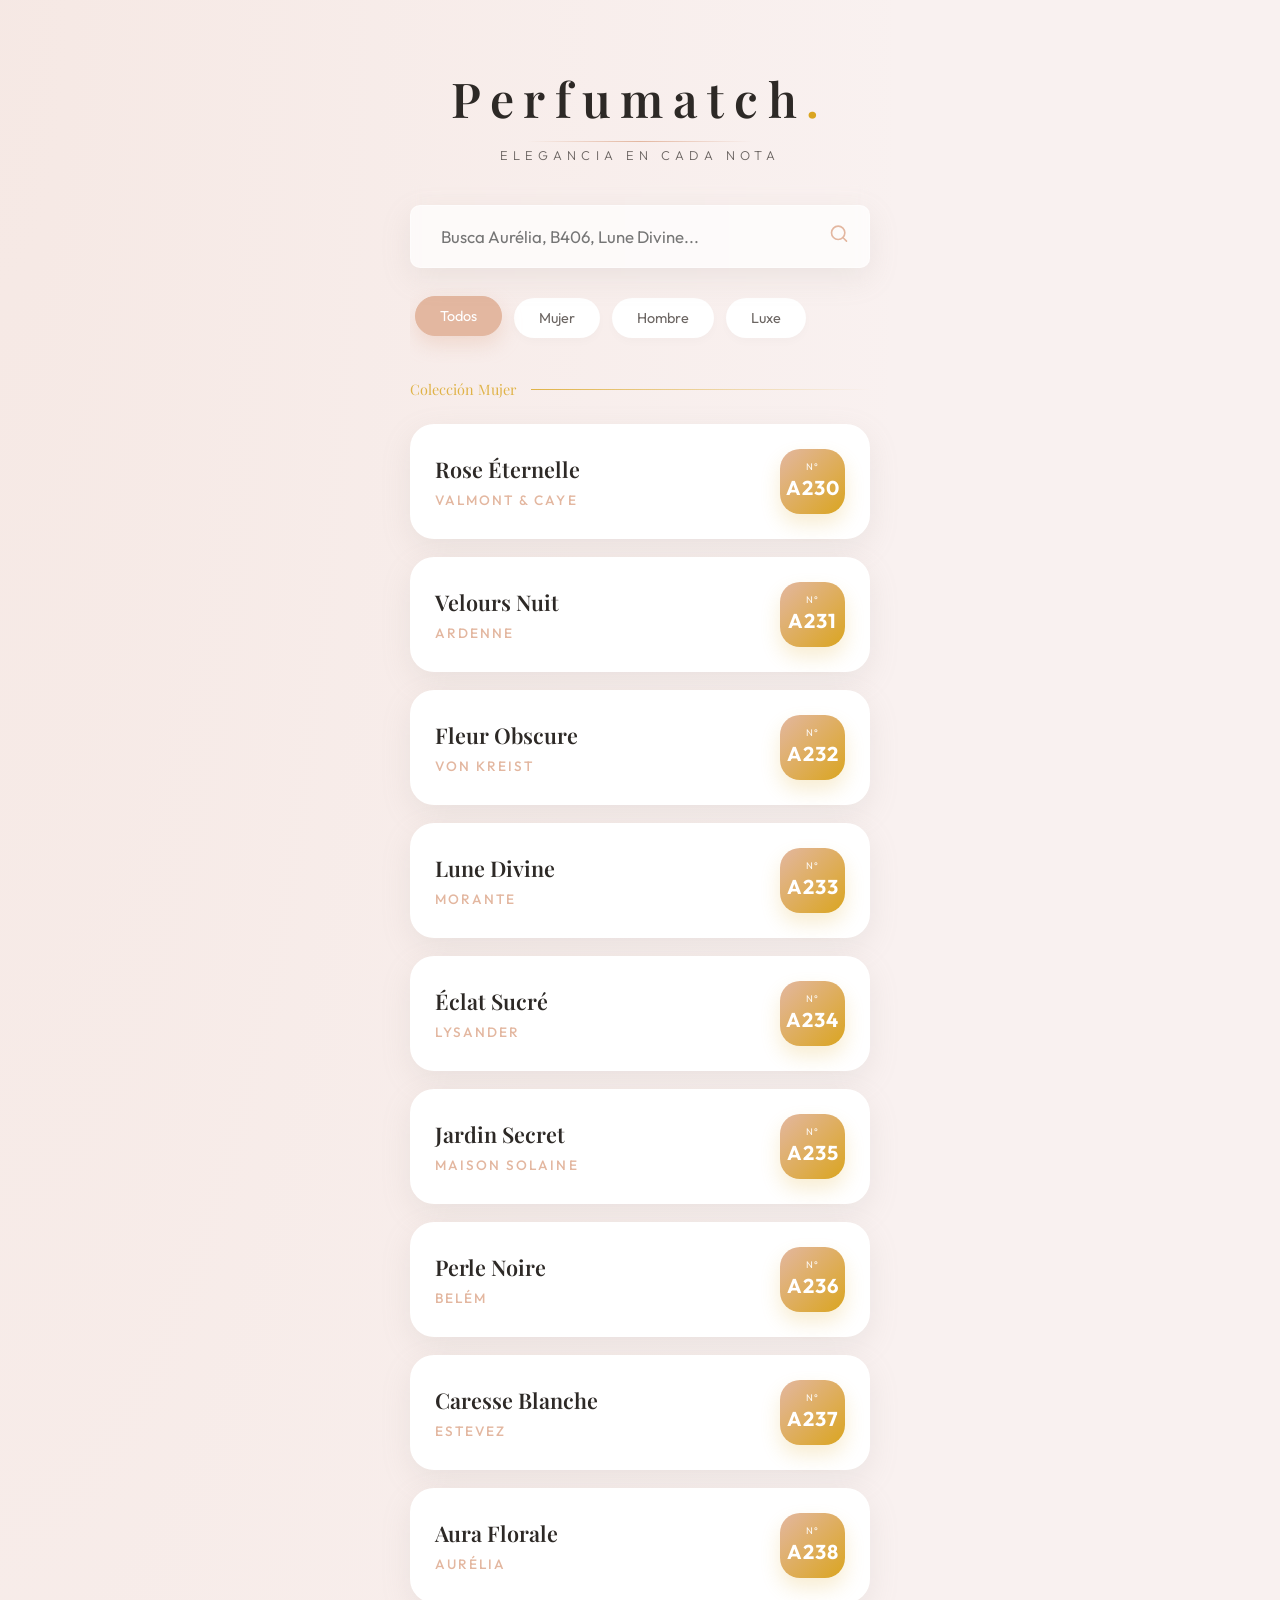
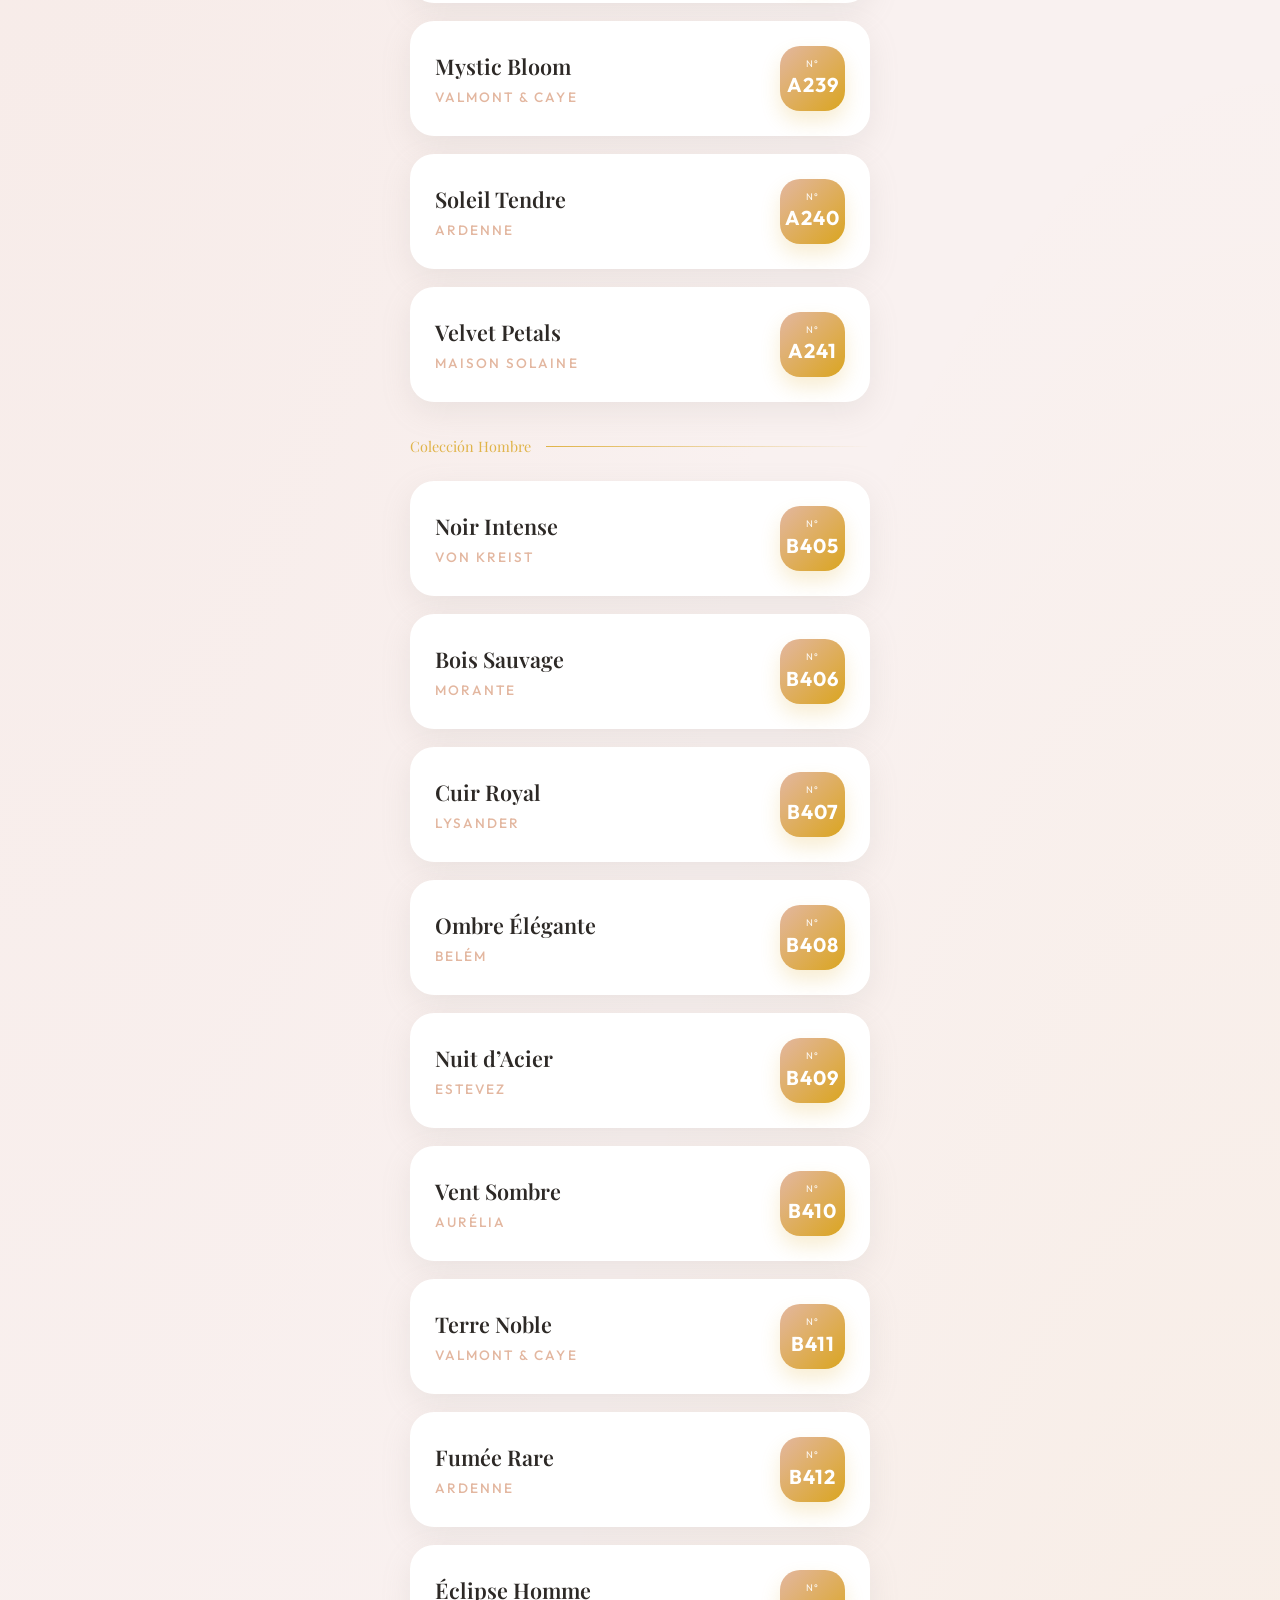
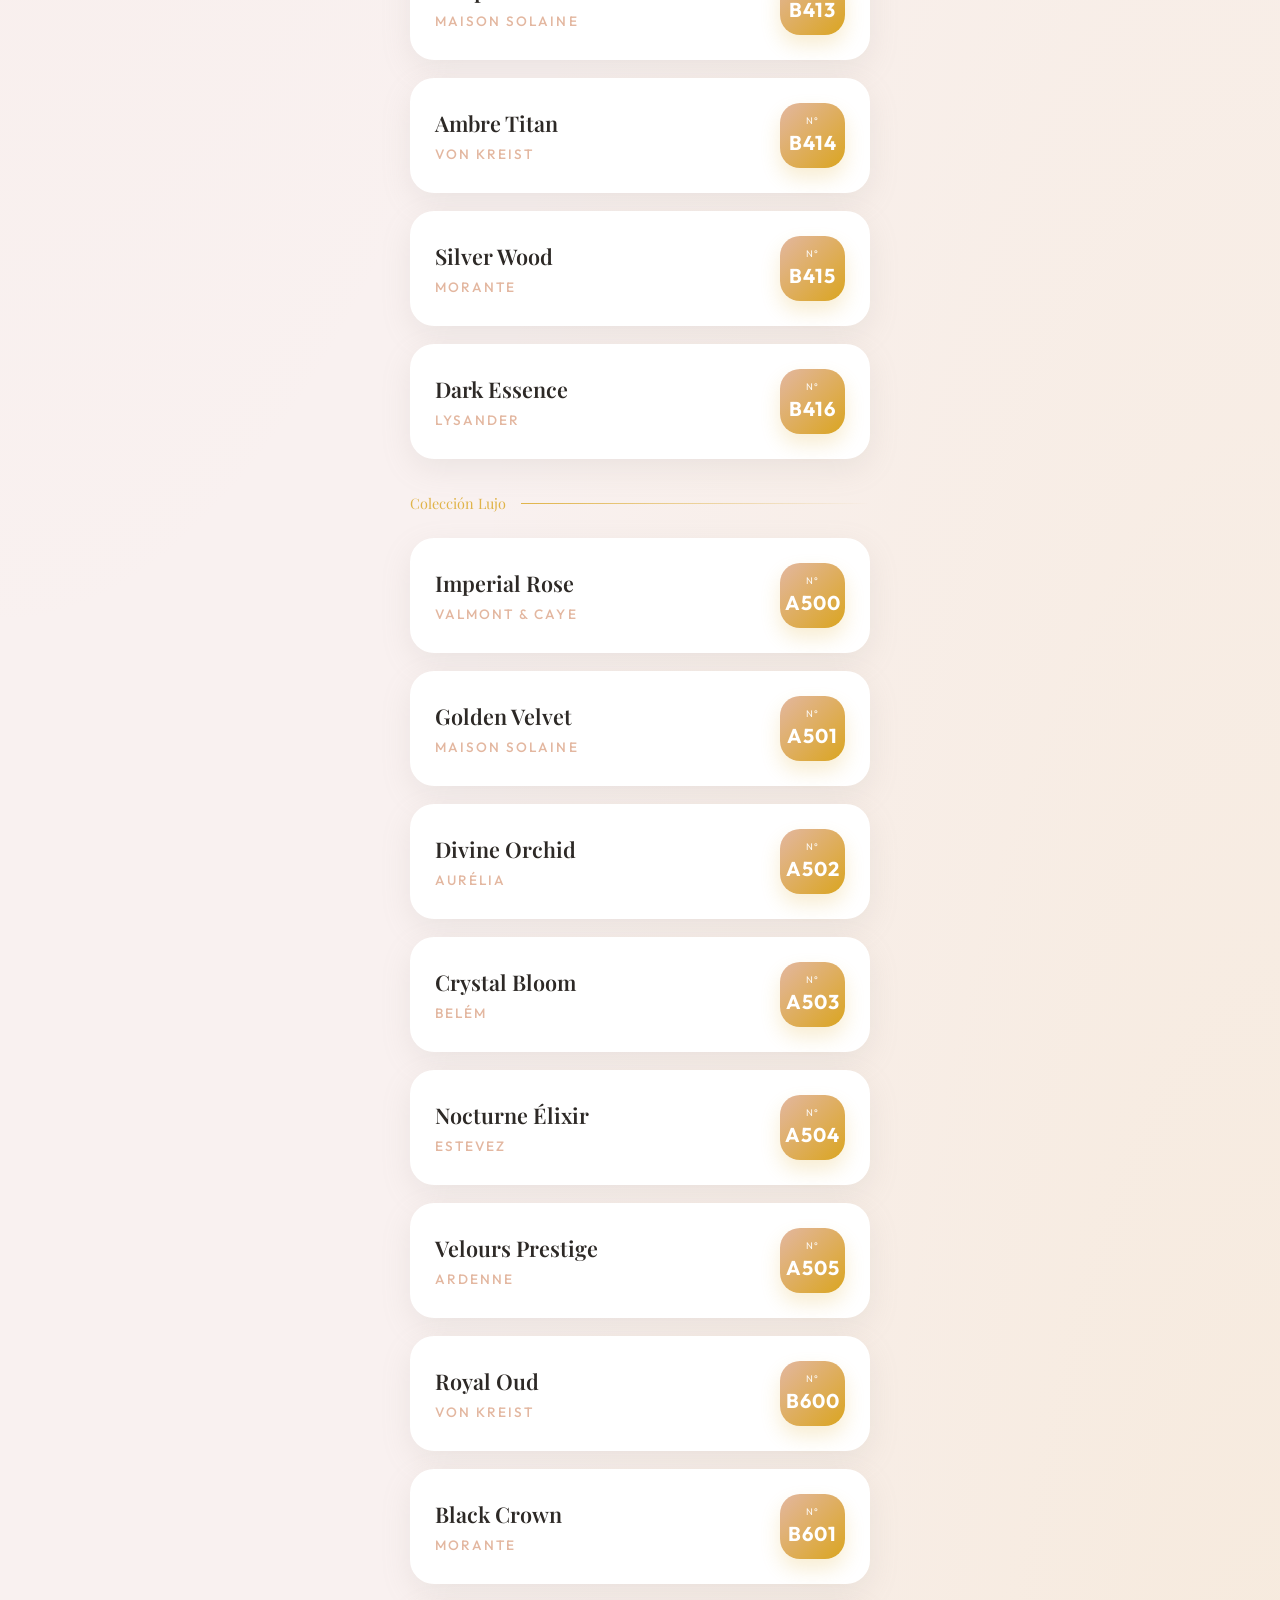
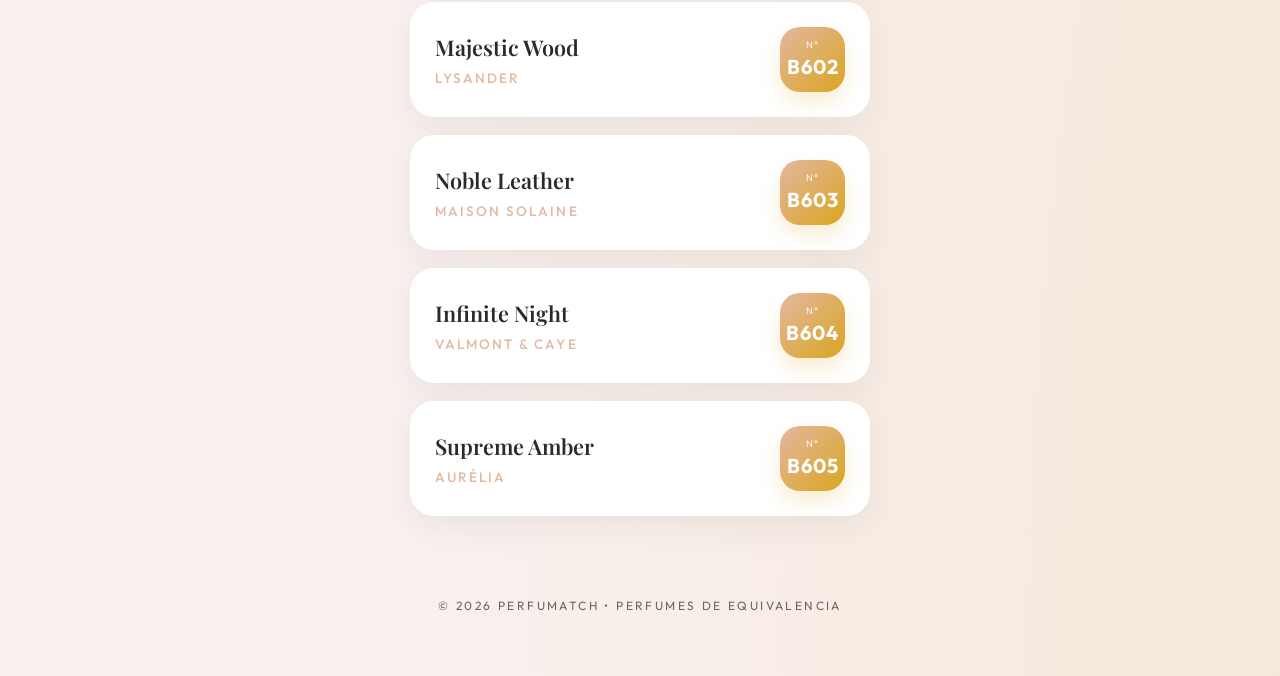
==== index.html @ 09cd1a19 "Add files via upload" ====
<!DOCTYPE html>
<html lang="es">

<head>
    <meta charset="UTF-8">
    <meta name="viewport" content="width=device-width, initial-scale=1.0, maximum-scale=1.0, user-scalable=no">
    <meta name="theme-color" content="#F9F1F0">
    <meta name="apple-mobile-web-app-capable" content="yes">
    <meta name="apple-mobile-web-app-status-bar-style" content="default">
    <meta name="description"
        content="Marashi - Encuentra la equivalencia de tu perfume favorito con elegancia y rapidez.">

    <title>Marashi | Buscador de Perfumes</title>

    <!-- PWA -->
    <link rel="manifest" href="manifest.json">
    <link rel="apple-touch-icon" href="icons/icon-192.png">

    <!-- Styles -->
    <link rel="stylesheet" href="style.css">
</head>

<body>
    <div class="app-container">
        <header>
            <h1 class="logo">Perfumatch<span>.</span></h1>
            <p class="tagline">Elegancia en cada nota</p>
        </header>

        <div class="search-section">
            <div class="search-container">
                <input type="text" class="search-input" id="searchInput"
                    placeholder="Busca Aurélia, B406, Lune Divine..." autocomplete="off">
                <span class="search-icon">
                    <svg width="20" height="20" viewBox="0 0 24 24" fill="none" stroke="currentColor" stroke-width="2"
                        stroke-linecap="round" stroke-linejoin="round">
                        <circle cx="11" cy="11" r="8"></circle>
                        <line x1="21" y1="21" x2="16.65" y2="16.65"></line>
                    </svg>
                </span>
            </div>
        </div>

        <div class="filters-container">
            <button class="filter-btn active" data-filter="all">Todos</button>
            <button class="filter-btn" data-filter="femme">Mujer</button>
            <button class="filter-btn" data-filter="homme">Hombre</button>
            <button class="filter-btn" data-filter="luxe">Luxe</button>
        </div>

        <div class="results-container" id="results">
            <!-- Results will be injected here by app.js -->
        </div>

        <footer>
            <p>&copy; 2026 Perfumatch • Perfumes de Equivalencia</p>
        </footer>
    </div>

    <button class="install-btn" id="installBtn">Instalar en mi móvil</button>

    <!-- Scripts -->
    <script src="collection.js"></script>
    <script src="app.js"></script>
</body>

</html>
---- style.css ----
@import url('https://fonts.googleapis.com/css2?family=Playfair+Display:ital,wght@0,400;0,500;0,600;0,700;1,400&family=Outfit:wght@300;400;500;600&display=swap');

:root {
    --bg-primary: #F9F1F0;
    --bg-secondary: #FFFFFF;
    --accent-gold: #DAA520;
    --accent-rose: #E3B7A0;
    --text-main: #2D2926;
    --text-muted: #6B6562;
    --glass-bg: rgba(255, 255, 255, 0.7);
    --glass-border: rgba(255, 255, 255, 0.4);
    --shadow-soft: 0 10px 30px rgba(163, 152, 146, 0.15);
    --shadow-hover: 0 15px 40px rgba(218, 165, 32, 0.2);
    --transition: all 0.4s cubic-bezier(0.165, 0.84, 0.44, 1);
}

* {
    margin: 0;
    padding: 0;
    box-sizing: border-box;
    -webkit-tap-highlight-color: transparent;
}

body {
    font-family: 'Outfit', sans-serif;
    background-color: var(--bg-primary);
    background-image:
        radial-gradient(at 0% 0%, rgba(227, 183, 160, 0.15) 0px, transparent 50%),
        radial-gradient(at 100% 100%, rgba(218, 165, 32, 0.1) 0px, transparent 50%);
    color: var(--text-main);
    min-height: 100vh;
    line-height: 1.6;
    overflow-x: hidden;
}

.app-container {
    max-width: 500px;
    margin: 0 auto;
    padding: 20px;
    min-height: 100vh;
    display: flex;
    flex-direction: column;
}

/* Header & Logo */
header {
    text-align: center;
    padding: 40px 0 20px;
    animation: fadeInDown 0.8s ease-out;
}

.logo {
    font-family: 'Playfair Display', serif;
    font-size: 3rem;
    font-weight: 600;
    letter-spacing: 0.2em;
    color: var(--text-main);
    margin-bottom: 8px;
    position: relative;
    display: inline-block;
}

.logo span {
    color: var(--accent-gold);
}

.logo::after {
    content: '';
    position: absolute;
    bottom: -5px;
    left: 20%;
    right: 20%;
    height: 1px;
    background: linear-gradient(90deg, transparent, var(--accent-rose), transparent);
}

.tagline {
    font-size: 0.8rem;
    text-transform: uppercase;
    letter-spacing: 0.4em;
    color: var(--text-muted);
    font-weight: 300;
}

/* Search Bar */
.search-section {
    position: sticky;
    top: 0;
    z-index: 100;
    padding: 20px 0;
    background: transparent;
    backdrop-filter: blur(5px);
    transition: var(--transition);
}

.search-container {
    position: relative;
    background: var(--glass-bg);
    backdrop-filter: blur(15px);
    border: 1px solid var(--glass-border);
    border-radius: 10px;
    padding: 5px;
    box-shadow: var(--shadow-soft);
    transition: var(--transition);
}

.search-container:focus-within {
    box-shadow: var(--shadow-hover);
    transform: translateY(-2px);
    border-color: var(--accent-rose);
}

.search-input {
    width: 100%;
    padding: 15px 50px 15px 25px;
    border: none;
    background: transparent;
    font-family: 'Outfit', sans-serif;
    font-size: 1.05rem;
    color: var(--text-main);
    outline: none;
}

.search-icon {
    position: absolute;
    right: 20px;
    top: 50%;
    transform: translateY(-50%);
    color: var(--accent-rose);
    font-size: 1.2rem;
    pointer-events: none;
}

/* Filters */
.filters-container {
    display: flex;
    overflow-x: auto;
    padding: 10px 5px 25px;
    gap: 12px;
    scrollbar-width: none;
    -ms-overflow-style: none;
}

.filters-container::-webkit-scrollbar {
    display: none;
}

.filter-btn {
    white-space: nowrap;
    padding: 10px 24px;
    border-radius: 25px;
    border: 1px solid var(--glass-border);
    background: var(--bg-secondary);
    color: var(--text-muted);
    font-family: 'Outfit', sans-serif;
    font-size: 0.9rem;
    font-weight: 400;
    cursor: pointer;
    transition: var(--transition);
    box-shadow: 0 4px 10px rgba(0, 0, 0, 0.02);
}

.filter-btn.active {
    background: var(--accent-rose);
    color: white;
    border-color: var(--accent-rose);
    box-shadow: 0 8px 20px rgba(227, 183, 160, 0.4);
    transform: translateY(-2px);
}

/* Results */
.results-container {
    flex-grow: 1;
    display: flex;
    flex-direction: column;
    gap: 18px;
    padding-bottom: 40px;
}

.perfume-card {
    background: var(--bg-secondary);
    border-radius: 24px;
    padding: 24px;
    display: flex;
    justify-content: space-between;
    align-items: center;
    box-shadow: var(--shadow-soft);
    border: 1px solid rgba(255, 255, 255, 0.8);
    transition: var(--transition);
    animation: fadeInUp 0.5s ease-out both;
}

.perfume-card:hover {
    transform: scale(1.02) translateY(-4px);
    box-shadow: var(--shadow-hover);
}

.perfume-info {
    flex-grow: 1;
}

.perfume-name {
    font-family: 'Playfair Display', serif;
    font-size: 1.35rem;
    font-weight: 600;
    color: var(--text-main);
    margin-bottom: 4px;
}

.perfume-brand {
    font-size: 0.85rem;
    text-transform: uppercase;
    letter-spacing: 0.15em;
    color: var(--accent-rose);
    font-weight: 500;
}

.perfume-number-badge {
    background: linear-gradient(135deg, var(--accent-rose) 0%, var(--accent-gold) 100%);
    color: white;
    width: 65px;
    height: 65px;
    border-radius: 20px;
    display: flex;
    flex-direction: column;
    justify-content: center;
    align-items: center;
    box-shadow: 0 10px 20px rgba(218, 165, 32, 0.2);
    margin-left: 20px;
}

.badge-label {
    font-size: 0.6rem;
    text-transform: uppercase;
    letter-spacing: 0.1em;
    opacity: 0.9;
    margin-bottom: -2px;
}

.badge-value {
    font-size: 1.25rem;
    font-weight: 700;
    letter-spacing: 0.05em;
}

/* Category Title */
.category-divider {
    font-family: 'Playfair Display', serif;
    font-size: 0.9rem;
    color: var(--accent-gold);
    display: flex;
    align-items: center;
    gap: 15px;
    margin: 15px 0 5px;
    opacity: 0.8;
}

.category-divider::after {
    content: '';
    flex-grow: 1;
    height: 1px;
    background: linear-gradient(90deg, var(--accent-gold), transparent);
}

/* No Results */
.no-results {
    text-align: center;
    padding: 60px 20px;
    animation: fadeIn 0.5s ease;
}

.no-results i {
    font-size: 3rem;
    color: var(--accent-rose);
    margin-bottom: 20px;
    display: block;
}

.no-results h3 {
    font-family: 'Playfair Display', serif;
    font-size: 1.5rem;
    margin-bottom: 10px;
}

.no-results p {
    color: var(--text-muted);
}

/* Footer */
footer {
    text-align: center;
    padding: 40px 0;
    font-size: 0.75rem;
    color: var(--text-muted);
    letter-spacing: 0.2em;
    text-transform: uppercase;
}

/* PWA Install Button */
.install-btn {
    position: fixed;
    bottom: 30px;
    left: 50%;
    transform: translateX(-50%);
    background: var(--text-main);
    color: white;
    padding: 14px 28px;
    border-radius: 30px;
    border: none;
    font-family: 'Outfit', sans-serif;
    font-size: 0.9rem;
    font-weight: 500;
    box-shadow: 0 15px 35px rgba(0, 0, 0, 0.2);
    cursor: pointer;
    z-index: 1000;
    display: none;
    animation: bounceIn 0.6s cubic-bezier(0.68, -0.55, 0.265, 1.55);
}

/* Animations */
@keyframes fadeIn {
    from {
        opacity: 0;
    }

    to {
        opacity: 1;
    }
}

@keyframes fadeInUp {
    from {
        opacity: 0;
        transform: translateY(20px);
    }

    to {
        opacity: 1;
        transform: translateY(0);
    }
}

@keyframes fadeInDown {
    from {
        opacity: 0;
        transform: translateY(-20px);
    }

    to {
        opacity: 1;
        transform: translateY(0);
    }
}

@keyframes bounceIn {
    0% {
        transform: translateX(-50%) scale(0.3);
        opacity: 0;
    }

    50% {
        transform: translateX(-50%) scale(1.05);
    }

    70% {
        transform: translateX(-50%) scale(0.9);
    }

    100% {
        transform: translateX(-50%) scale(1);
        opacity: 1;
    }
}

/* Responsive */
@media (max-width: 400px) {
    .logo {
        font-size: 2.4rem;
    }

    .perfume-name {
        font-size: 1.15rem;
    }

    .perfume-number-badge {
        width: 55px;
        height: 55px;
    }

    .badge-value {
        font-size: 1.1rem;
    }
}
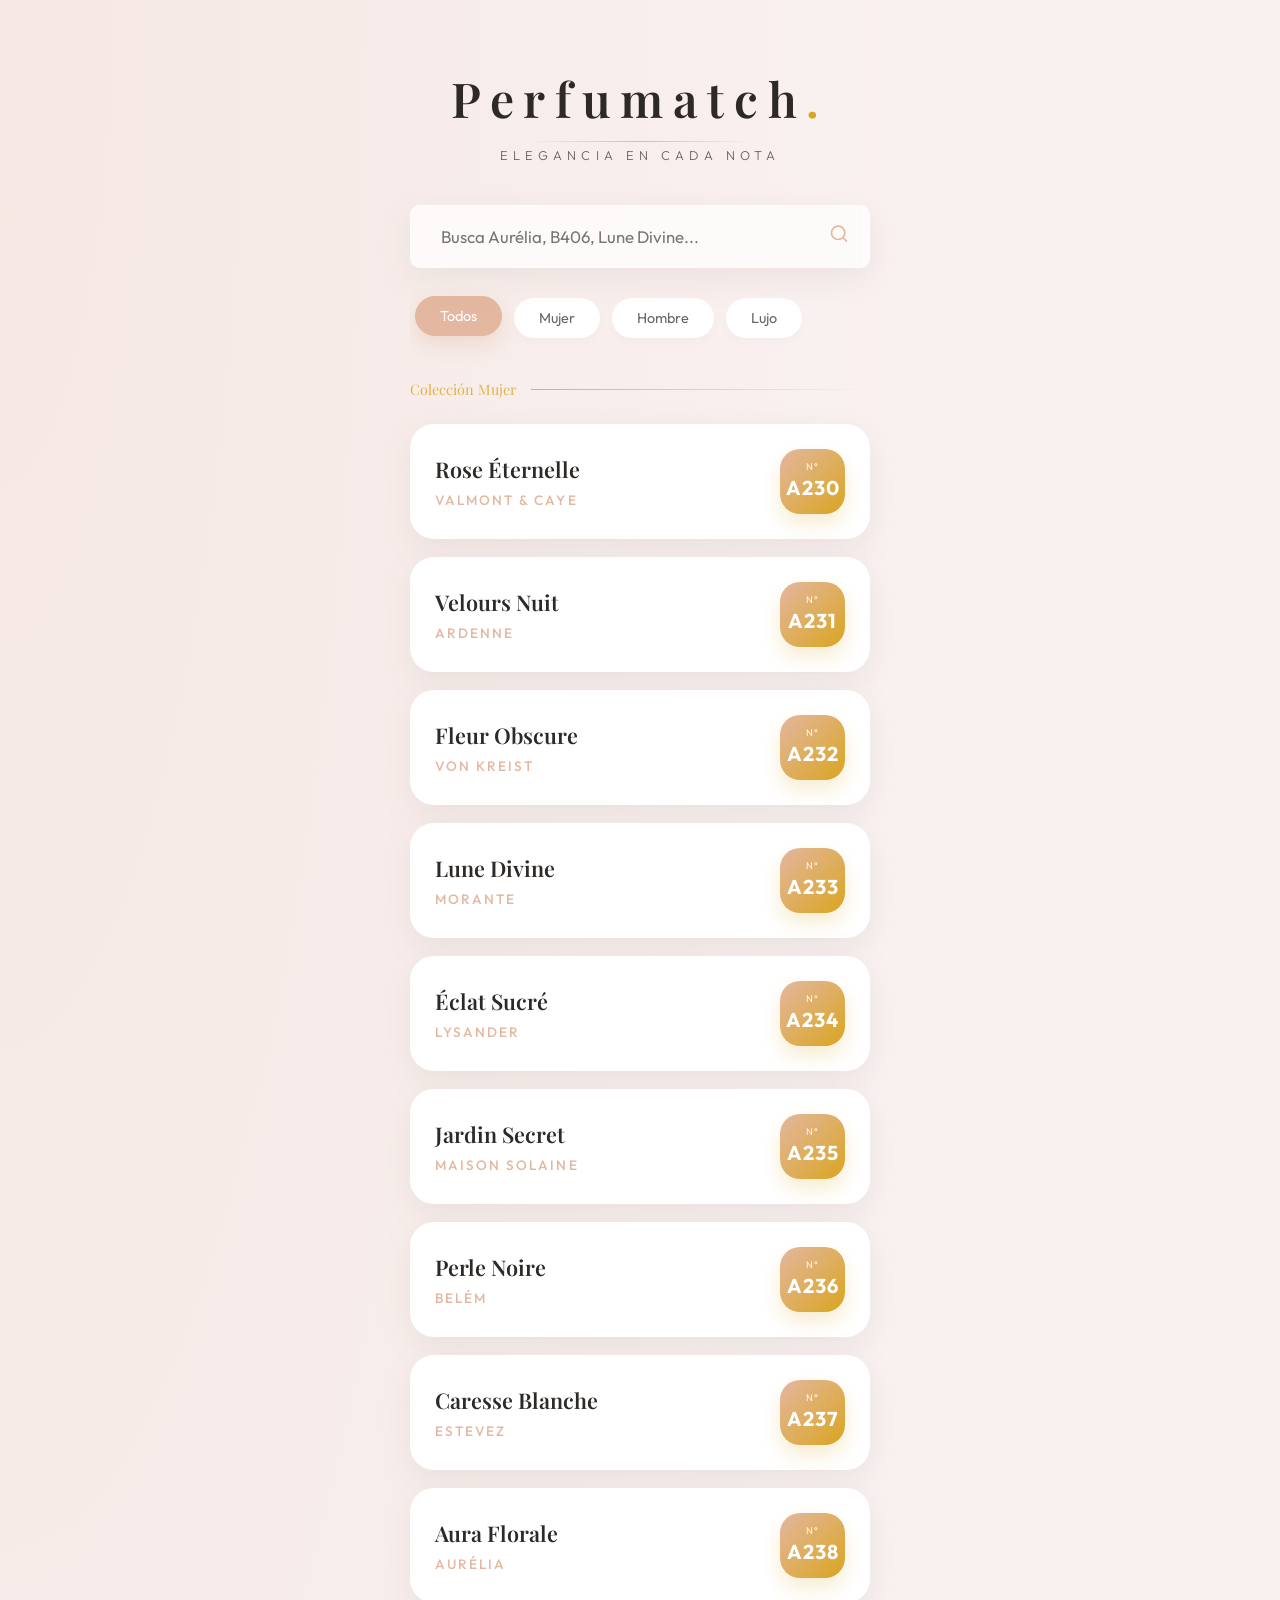
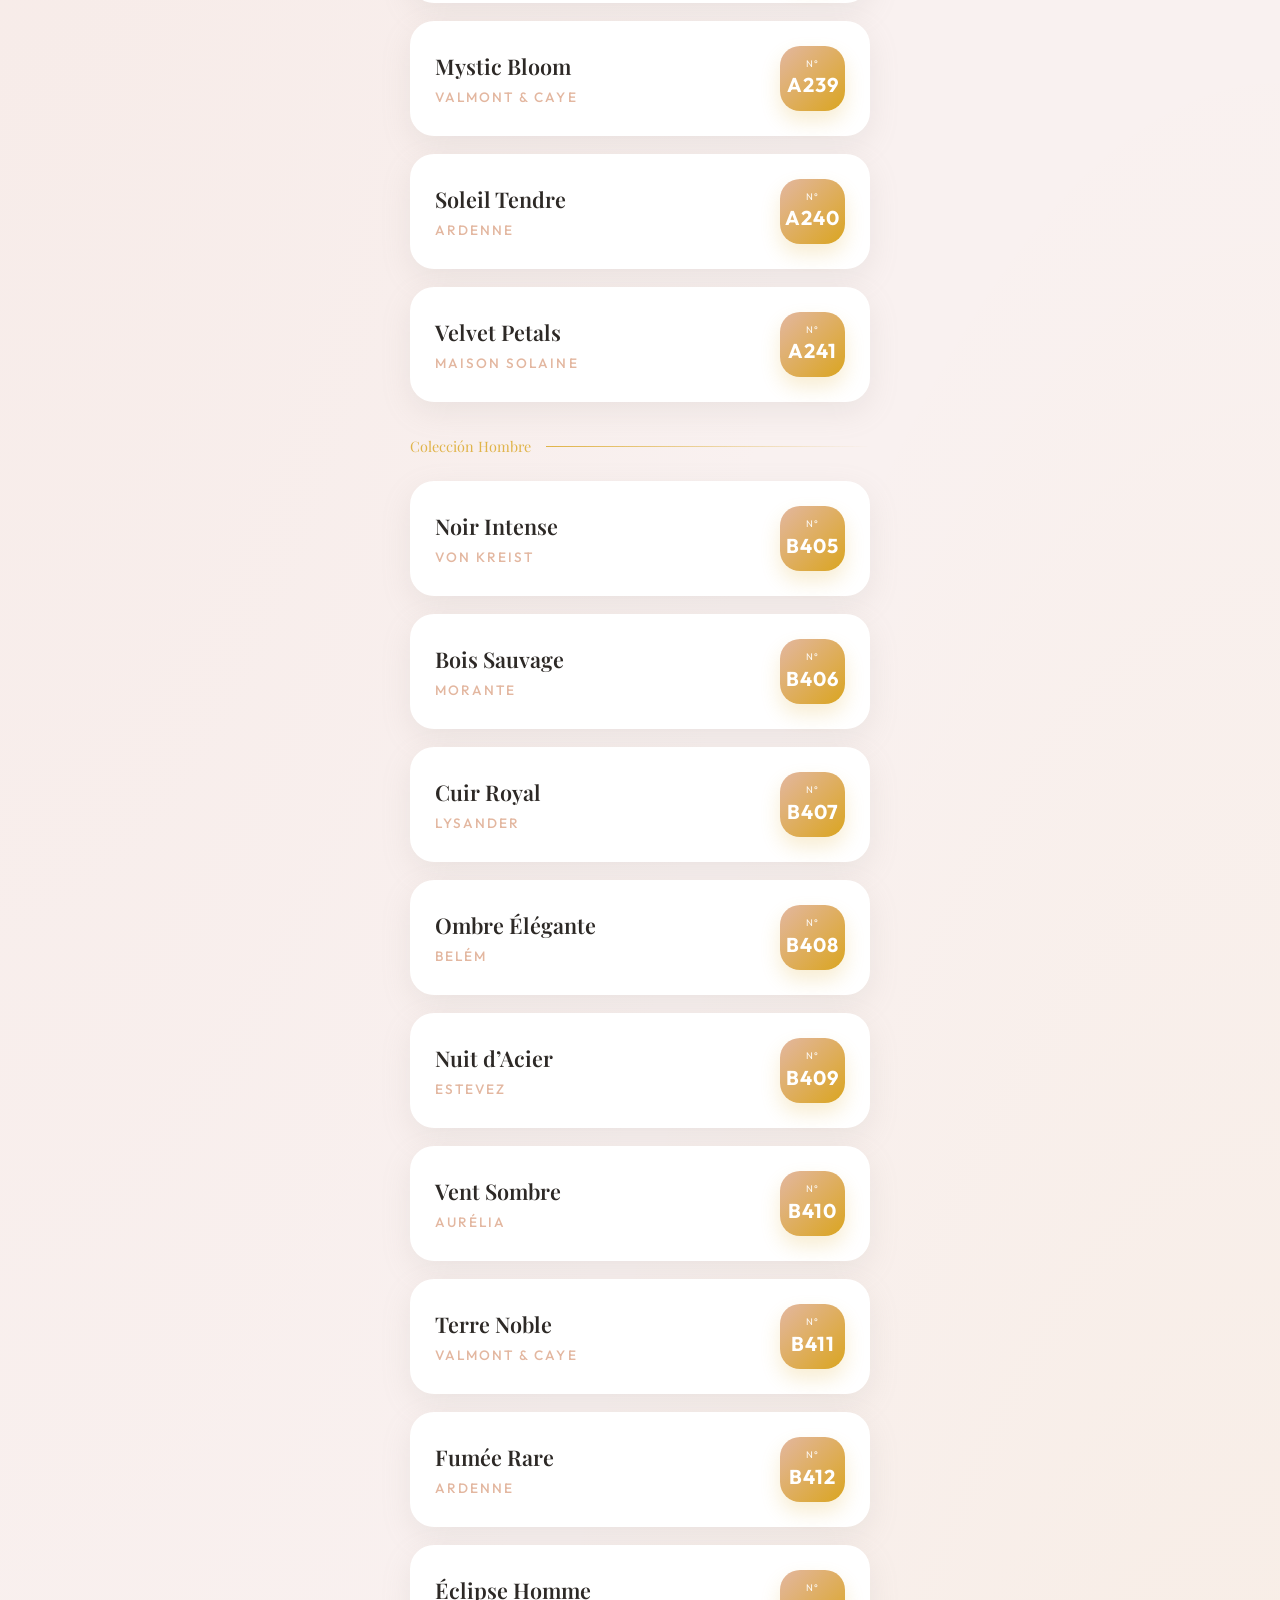
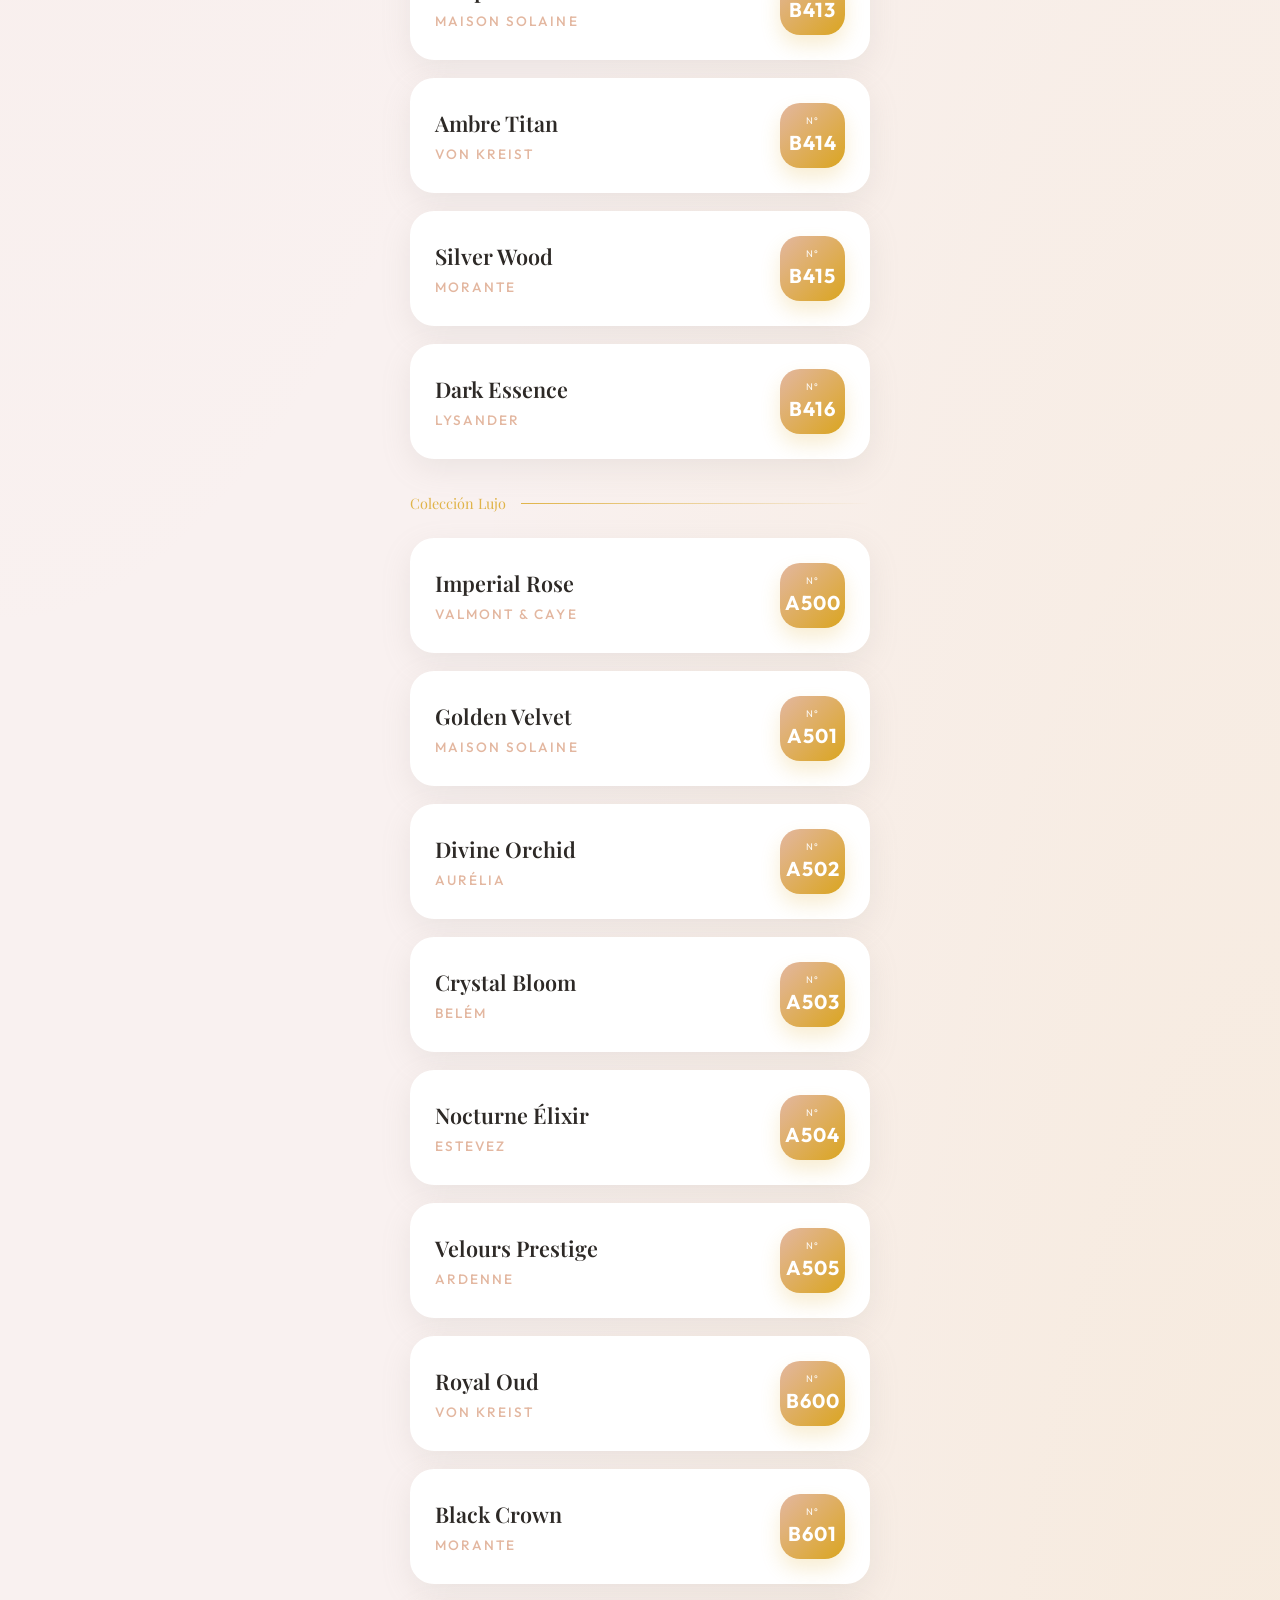
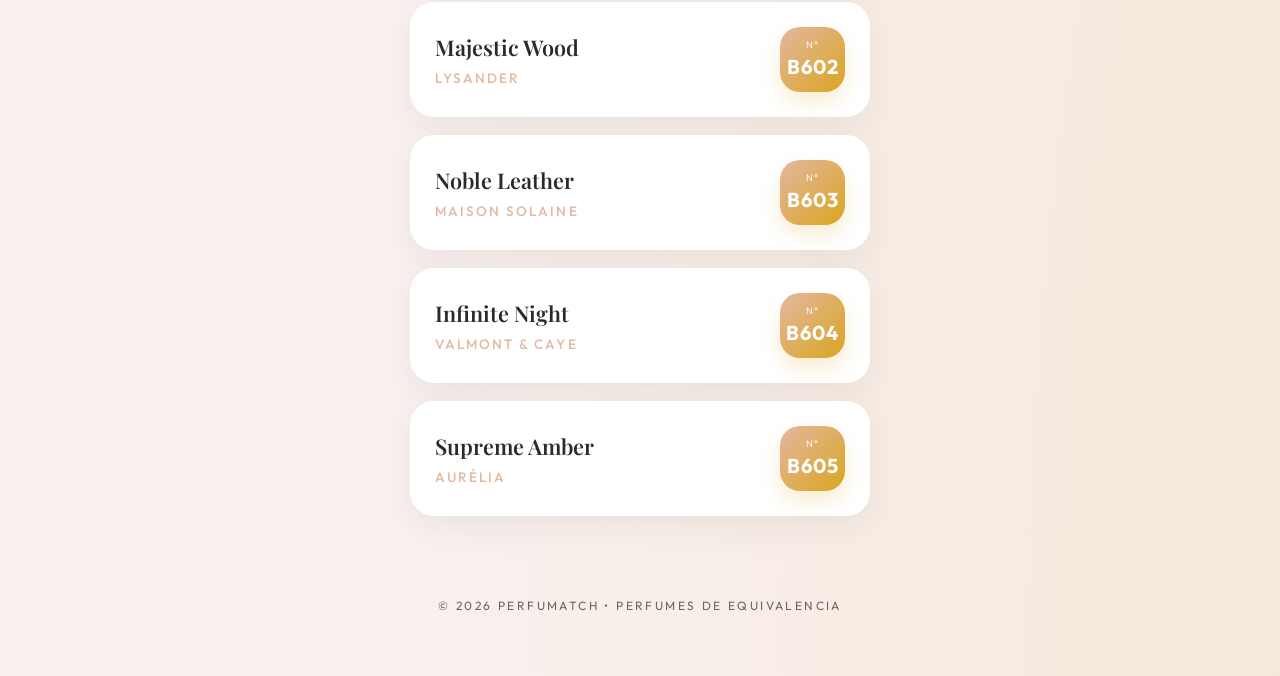
==== commit 4b6fb848: "Change button label from 'Luxe' to 'Lujo'" ====
--- a/index.html
+++ b/index.html
@@ -45,7 +45,7 @@
             <button class="filter-btn active" data-filter="all">Todos</button>
             <button class="filter-btn" data-filter="femme">Mujer</button>
             <button class="filter-btn" data-filter="homme">Hombre</button>
-            <button class="filter-btn" data-filter="luxe">Luxe</button>
+            <button class="filter-btn" data-filter="luxe">Lujo</button>
         </div>
 
         <div class="results-container" id="results">
@@ -64,4 +64,4 @@
     <script src="app.js"></script>
 </body>
 
-</html>+</html>
